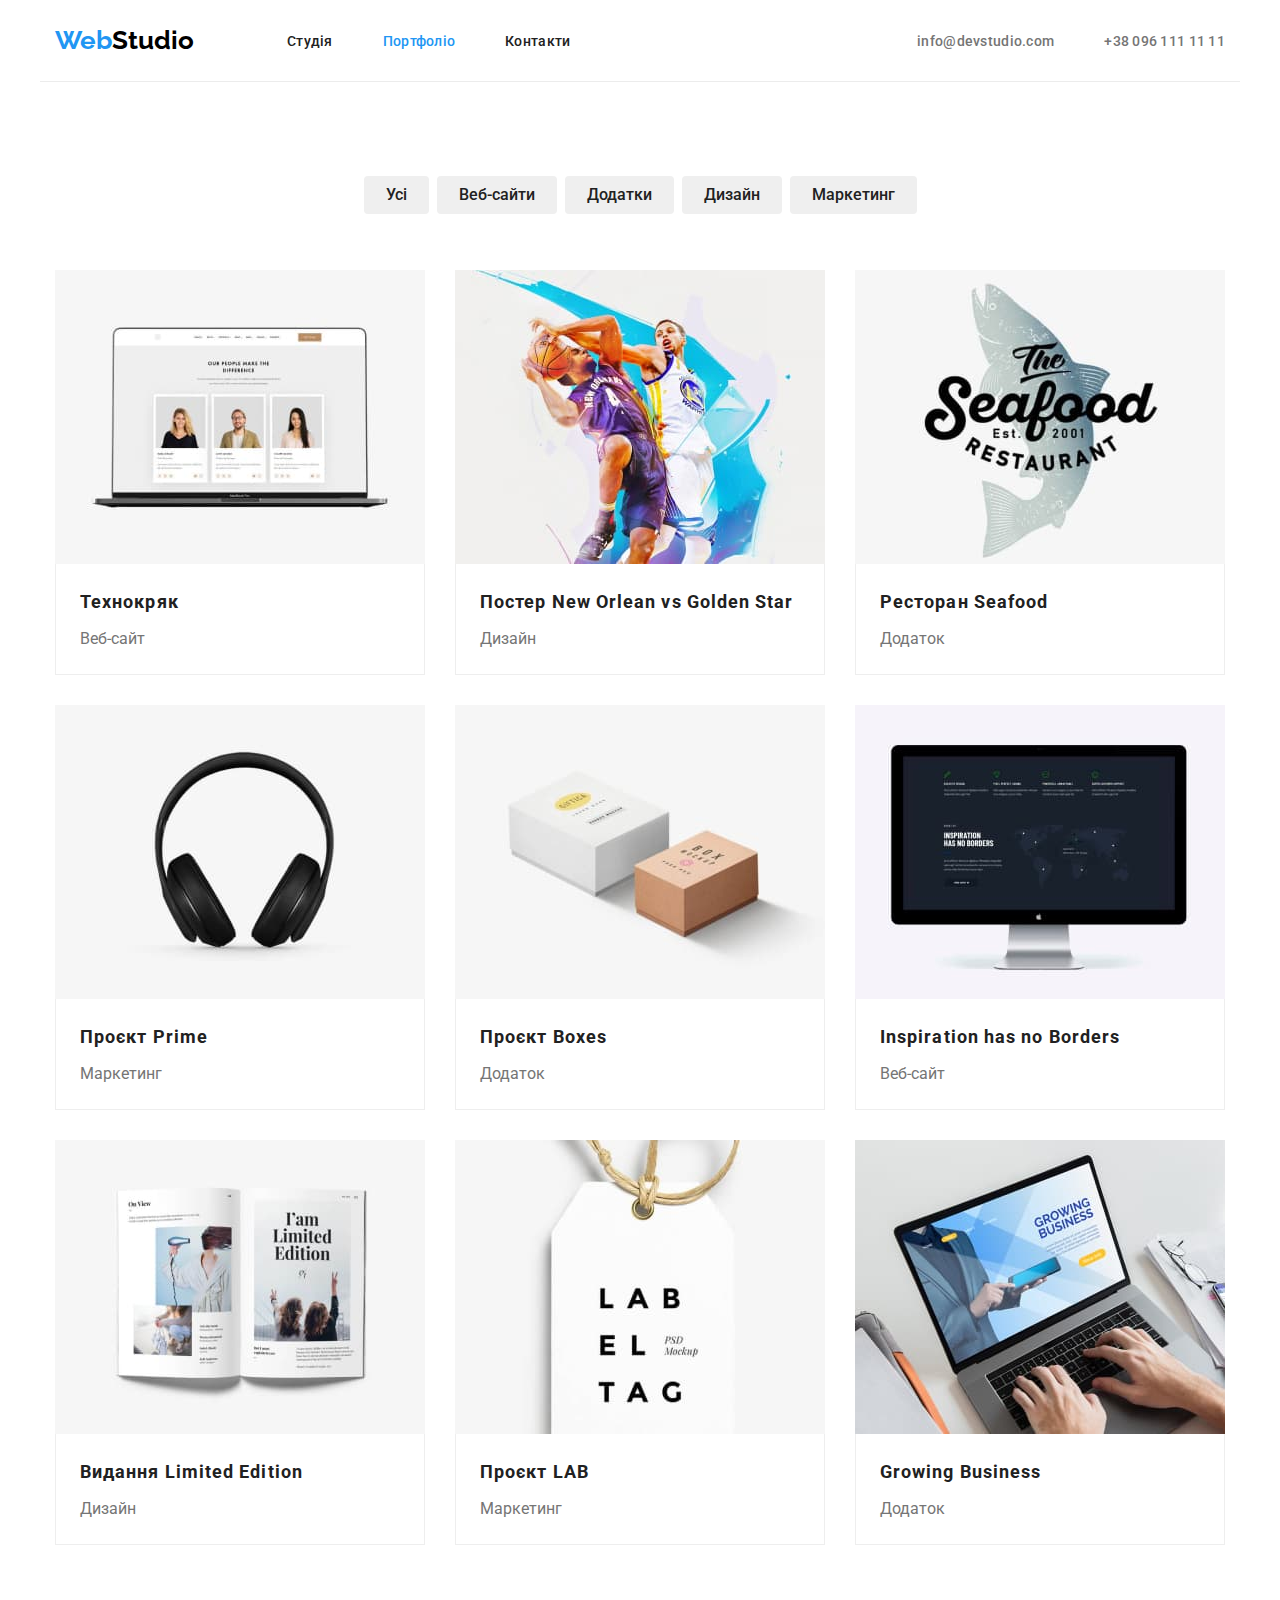
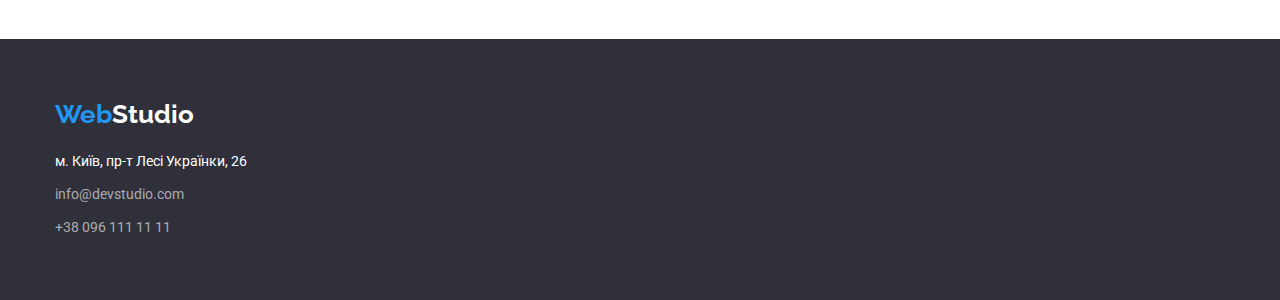
==== portfolio.html @ 81a7fde9 "primary repository files creation" ====
<!DOCTYPE html>
<html lang="uk">
  <head>
    <meta charset="UTF-8" />
    <meta http-equiv="X-UA-Compatible" content="IE=edge" />
    <meta name="viewport" content="width=device-width, initial-scale=1.0" />
    <link rel="preconnect" href="https://fonts.googleapis.com" />
    <link rel="preconnect" href="https://fonts.gstatic.com" crossorigin />
    <link
      href="https://fonts.googleapis.com/css2?family=Raleway:wght@700&family=Roboto:wght@400;500;700;900&display=swap"
      rel="stylesheet"
    />
    <link
      rel="stylesheet"
      href="https://cdnjs.cloudflare.com/ajax/libs/modern-normalize/1.1.0/modern-normalize.min.css"
    />
    <link rel="stylesheet" href="./css/styles.css" />
    <title>Portfolio</title>
  </head>
  <body>
    <!-- Header -->
    <header class="header">
      <div class="container header-container">
        <nav class="site-nav">
          <a class="logo link" href="./" lang="en"><span class="logo-accent">Web</span>Studio</a>
          <ul class="list nav-list">
            <li class="nav-item"><a class="link" href="./index.html">Студія</a></li>
            <li class="nav-item"><a class="link link-current" href="./portfolio.html">Портфоліо</a></li>
            <li class="nav-item"><a class="link" href="">Контакти</a></li>
          </ul>
        </nav>
        <ul class="list header-contacts">
          <li class="contact-item">
            <a class="link" href="mailto:info@devstudio.com">info@devstudio.com</a>
          </li>
          <li class="contact-item">
            <a class="link" href="tel:+380961111111">+38 096 111 11 11</a>
          </li>
        </ul>
      </div>
    </header>
    <main>
      <!-- Portfolio -->
    <section class="portfolio section">
      <div class="container">
        <h1 class="section-title visually-hidden">Портфоліо</h1>
        <ul class="filter-list list">
          <li class="filter-item"><button class="filter-btn btn" type="button">Усі</button></li>
          <li class="filter-item">
            <button class="filter-btn btn" type="button">Веб-сайти</button>
          </li>
          <li class="filter-item"><button class="filter-btn btn" type="button">Додатки</button></li>
          <li class="filter-item"><button class="filter-btn btn" type="button">Дизайн</button></li>
          <li class="filter-item">
            <button class="filter-btn btn" type="button">Маркетинг</button>
          </li>
        </ul>
        <ul class="list portfolio-examples">
          <li class="portfolio-item">
            <a class="link" href="">
              <img src="./images/portfolio1.jpg" alt="portfolio-example" width="370" height="294" />
              <div class="example-description">
                <h2 class="example-name">Технокряк</h2>
                <p class="example-class">Веб-сайт</p>
              </div>
            </a>
          </li>
          <li class="portfolio-item">
            <a class="link" href="">
              <img src="./images/portfolio2.jpg" alt="portfolio-example" width="370" height="294" />
              <div class="example-description">
                <h2 class="example-name">Постер New Orlean vs Golden Star</h2>
                <p class="example-class">Дизайн</p>
              </div>
            </a>
          </li>
          <li class="portfolio-item">
            <a class="link" href="">
              <img src="./images/portfolio3.jpg" alt="portfolio-example" width="370" height="294" />
              <div class="example-description">
                <h2 class="example-name">Ресторан Seafood</h2>
                <p class="example-class">Додаток</p>
              </div>
            </a>
          </li>
          <li class="portfolio-item">
            <a class="link" href="">
              <img src="./images/portfolio4.jpg" alt="portfolio-example" width="370" height="294" />
              <div class="example-description">
                <h2 class="example-name">Проєкт Prime</h2>
                <p class="example-class">Маркетинг</p>
              </div>
            </a>
          </li>
          <li class="portfolio-item">
            <a class="link" href="">
              <img src="./images/portfolio5.jpg" alt="portfolio-example" width="370" height="294" />
              <div class="example-description">
                <h2 class="example-name">Проєкт Boxes</h2>
                <p class="example-class">Додаток</p>
              </div>
            </a>
          </li>
          <li class="portfolio-item">
            <a class="link" href="">
              <img src="./images/portfolio6.jpg" alt="portfolio-example" width="370" height="294" />
              <div class="example-description">
                <h2 class="example-name">Inspiration has no Borders</h2>
                <p class="example-class">Веб-сайт</p>
              </div>
            </a>
          </li>
          <li class="portfolio-item">
            <a class="link" href="">
              <img src="./images/portfolio7.jpg" alt="portfolio-example" width="370" height="294" />
              <div class="example-description">
                <h2 class="example-name">Видання Limited Edition</h2>
                <p class="example-class">Дизайн</p>
              </div>
            </a>
          </li>
          <li class="portfolio-item">
            <a class="link" href="">
              <img src="./images/portfolio8.jpg" alt="portfolio-example" width="370" height="294" />
              <div class="example-description">
                <h2 class="example-name">Проєкт LAB</h2>
                <p class="example-class">Маркетинг</p>
              </div>
            </a>
          </li>
          <li class="portfolio-item">
            <a class="link" href="">
              <img src="./images/portfolio9.jpg" alt="portfolio-example" width="370" height="294" />
              <div class="example-description">
                <h2 class="example-name">Growing Business</h2>
                <p class="example-class">Додаток</p>
              </div>
            </a>
          </li>
        </ul>
      </div>
    </main>
    </section>
    <!-- Footer -->
    <footer class="footer">
      <div class="container">
        <a class="link logo logo-footer" href="./" lang="en"
          ><span class="logo-accent">Web</span>Studio</a
        >
        <address>
          <ul class="list footer-list">
            <li class="footer-item">
              <a
                class="link our-address"
                href="https://goo.gl/maps/tJKo2RhC8Hp1i2VQ6"
                target="_blank"
                rel="noopener, noreferrer, nofollow"
              >
                м. Київ, пр-т Лесі Українки, 26</a
              >
            </li>
            <li class="footer-item">
              <a class="link" href="mailto:info@devstudio.com">info@devstudio.com</a>
            </li>
            <li class="footer-item">
              <a class="link" href="tel:+380961111111">+38 096 111 11 11</a>
            </li>
          </ul>
        </address>
      </div>
    </footer>
  </body>
</html>
---- css/styles.css ----
/* General */

:root {
  --primary-text-color: #212121;
  --secondary-text-color: #757575;
  --accent-color: #2196f3;
  --primary-button-color: #ffffff;
}

body {
  font-family: 'Roboto', sans-serif;
  font-size: 16px;
  line-height: 1.19;
}
.container {
  width: 1200px;
  margin: 0 auto;
  padding: 0 15px;
}

.section {
  padding: 94px 0;
}

h1,
h2,
h3,
h4,
h5,
h6,
p,
ul {
  padding: 0;
  margin: 0;
}

.list {
  list-style: none;
}

.link {
  text-decoration: none;
  color: rgba(255, 255, 255, 0.6);
}

.btn {
  cursor: pointer;
  font-family: inherit;
}

.section-title {
  margin-bottom: 50px;

  font-size: 36px;
  line-height: 1.17;
  color: var(--primary-text-color);
  text-align: center;
}

.visually-hidden {
  position: absolute;
  width: 1px;
  height: 1px;
  margin: -1px;
  border: 0;
  padding: 0;
  white-space: nowrap;
  clip-path: inset(100%);
  clip: rect(0 0 0 0);
  overflow: hidden;
}

/* Header */

.header-container {
  display: flex;
  align-items: center;
  padding: 0 15px;
  border-bottom: 1px solid #ececec;
}

.site-nav {
  display: flex;
  align-items: center;
}

.nav-list {
  display: flex;
}

.logo {
  padding: 25px 0;
  margin-right: 93px;

  font-family: 'Raleway', sans-serif;
  font-weight: 700;
  font-size: 26px;
  color: #000000;
}

.logo-accent {
  color: var(--accent-color);
}

.our-address {
  color: var(--primary-button-color);
}

.team {
  background-color: #f5f4fa;
}

.nav-list .link {
  padding: 32px 0;

  font-weight: 500;
  font-size: 14px;
  line-height: 1.14;
  letter-spacing: 0.02em;
  color: var(--primary-text-color);
}

.nav-item:not(:last-child) {
  margin-right: 50px;
}

.nav-list .link-current {
  color: var(--accent-color);
}

.nav-list .link:hover,
.nav-list .link:focus,
.header-contacts .link:hover,
.header-contacts .link:focus,
.footer-list .link:hover,
.footer-list .link:focus {
  color: var(--accent-color);
}

.header-contacts {
  display: flex;
  margin-left: auto;
}

.header-contacts .link {
  padding: 32px 0;

  font-weight: 500;
  font-size: 14px;
  line-height: 1.14;
  letter-spacing: 0.02em;
  color: var(--secondary-text-color);
}

.contact-item:not(:last-child) {
  margin-right: 50px;
}

/* Footer */

.footer .container {
  padding: 0 15px;
}

.footer {
  background-color: #2f303a;
  padding: 60px 0;
}

.logo-footer {
  display: inline-block;
  margin-bottom: 20px;
  margin-right: 0px;
  padding: 0;

  color: var(--primary-button-color);
}

.footer address {
  font-style: inherit;
  font-size: 14px;
  line-height: 1.71;
}

.footer-item:not(:last-child) {
  margin-bottom: 9px;
}

/* Hero */

.hero {
  padding: 200px 0;
}

.hero-container {
  padding: 0 15px;
  margin: 0 auto;
}

.hero-btn {
  display: block;
  padding: 10px 32px;
  margin: 30px auto 0;
  
  font-weight: 700;
  line-height: 1.88;
  font-size: 16px;
  text-align: center;
  letter-spacing: 0.06em;
  box-shadow: 0px 4px 4px rgba(0, 0, 0, 0.15);
  color: var(--primary-button-color);
  background-color: var(--accent-color);
  border: none;
}

.hero {
  background-color: #2f303a;
}

.hero-title {
  max-width: 700px;
  margin: 0 auto;

  font-weight: 900;
  font-size: 44px;
  line-height: 1.36;
  text-align: center;
  letter-spacing: 0.06em;
  color: var(--primary-button-color);
}

/* Features */

.features {
  padding-bottom: 0;
}

.features-list {
  display: flex;
}

.features-list .title {
  font-weight: 700;
  font-size: 14px;
  line-height: 1.14;
  text-transform: uppercase;
}

.features-info {
  margin-top: 10px;
  font-size: 14px;
  line-height: 1.71;
  color: var(--secondary-text-color);
}

.features-item:not(:last-child) {
  margin-right: 30px;
}

/* Specialization */

.specialization-list {
  display: flex;
}

.specialization-img:not(:last-child) {
  margin-right: 30px;
}

.specialization-img img {
  display: block;
  max-width: 100%;
  height: auto;
}

/* Team */

.team-section {
  background-color: #f5f4fa;
}

.team-list {
  display: flex;
}

.team-item {
  background-color: #FFFFFF;
  box-shadow: 0px 1px 3px rgba(0, 0, 0, 0.12), 0px 1px 1px rgba(0, 0, 0, 0.14), 0px 2px 1px rgba(0, 0, 0, 0.2);
  border-radius: 0px 0px 4px 4px;
}

.team-item img {
  display: block;
  max-width: 100%;
  height: auto;
}

.team-item:not(:last-child) {
  margin-right: 30px;
}

.teammate-info {
  padding: 30px 0;
}

.teammate-name {
  font-size: 16px;
  line-height: 1.17;
  font-weight: 500;
  text-align: center;
}

.teammate-position {
  margin-top: 10px;
  text-align: center;
  color: var(--secondary-text-color);
}

/* Portfolio */

.filter-list {
  display: flex;
  justify-content: center;
  margin-bottom: 56px;
}

.filter-btn {
  padding: 6px 22px;
  font-weight: 500;
  font-size: 16px;
  line-height: 1.63;
  text-align: center;
  border-radius: 4px;
  border: none;
  color: var(--primary-text-color);
}

.filter-item:not(:last-child) {
  margin-right: 8px;
}

.filter-btn:hover,
.filter-btn:focus {
  color: var(--primary-button-color);
  background-color: var(--accent-color);
}

.portfolio-item .link img {
  display: block;
  width: 100%;
  height: auto;
}

.portfolio-examples {
  display: flex;
  flex-wrap: wrap;
}

.portfolio-item:not(:nth-child(3n)) {
  margin-right: 30px;
}

.portfolio-item:nth-child(n + 4) {
  margin-top: 30px;
}

.example-description {
  padding: 20px 24px;
  border: 1px solid #eeeeee;
  border-top: 0;
}

.example-name {
  font-weight: 700;
  font-size: 18px;
  line-height: 2;
  letter-spacing: 0.06em;
  color: var(--primary-text-color);
}

.example-class {
  margin-top: 4px;
  line-height: 1.88;
  color: var(--secondary-text-color);
}
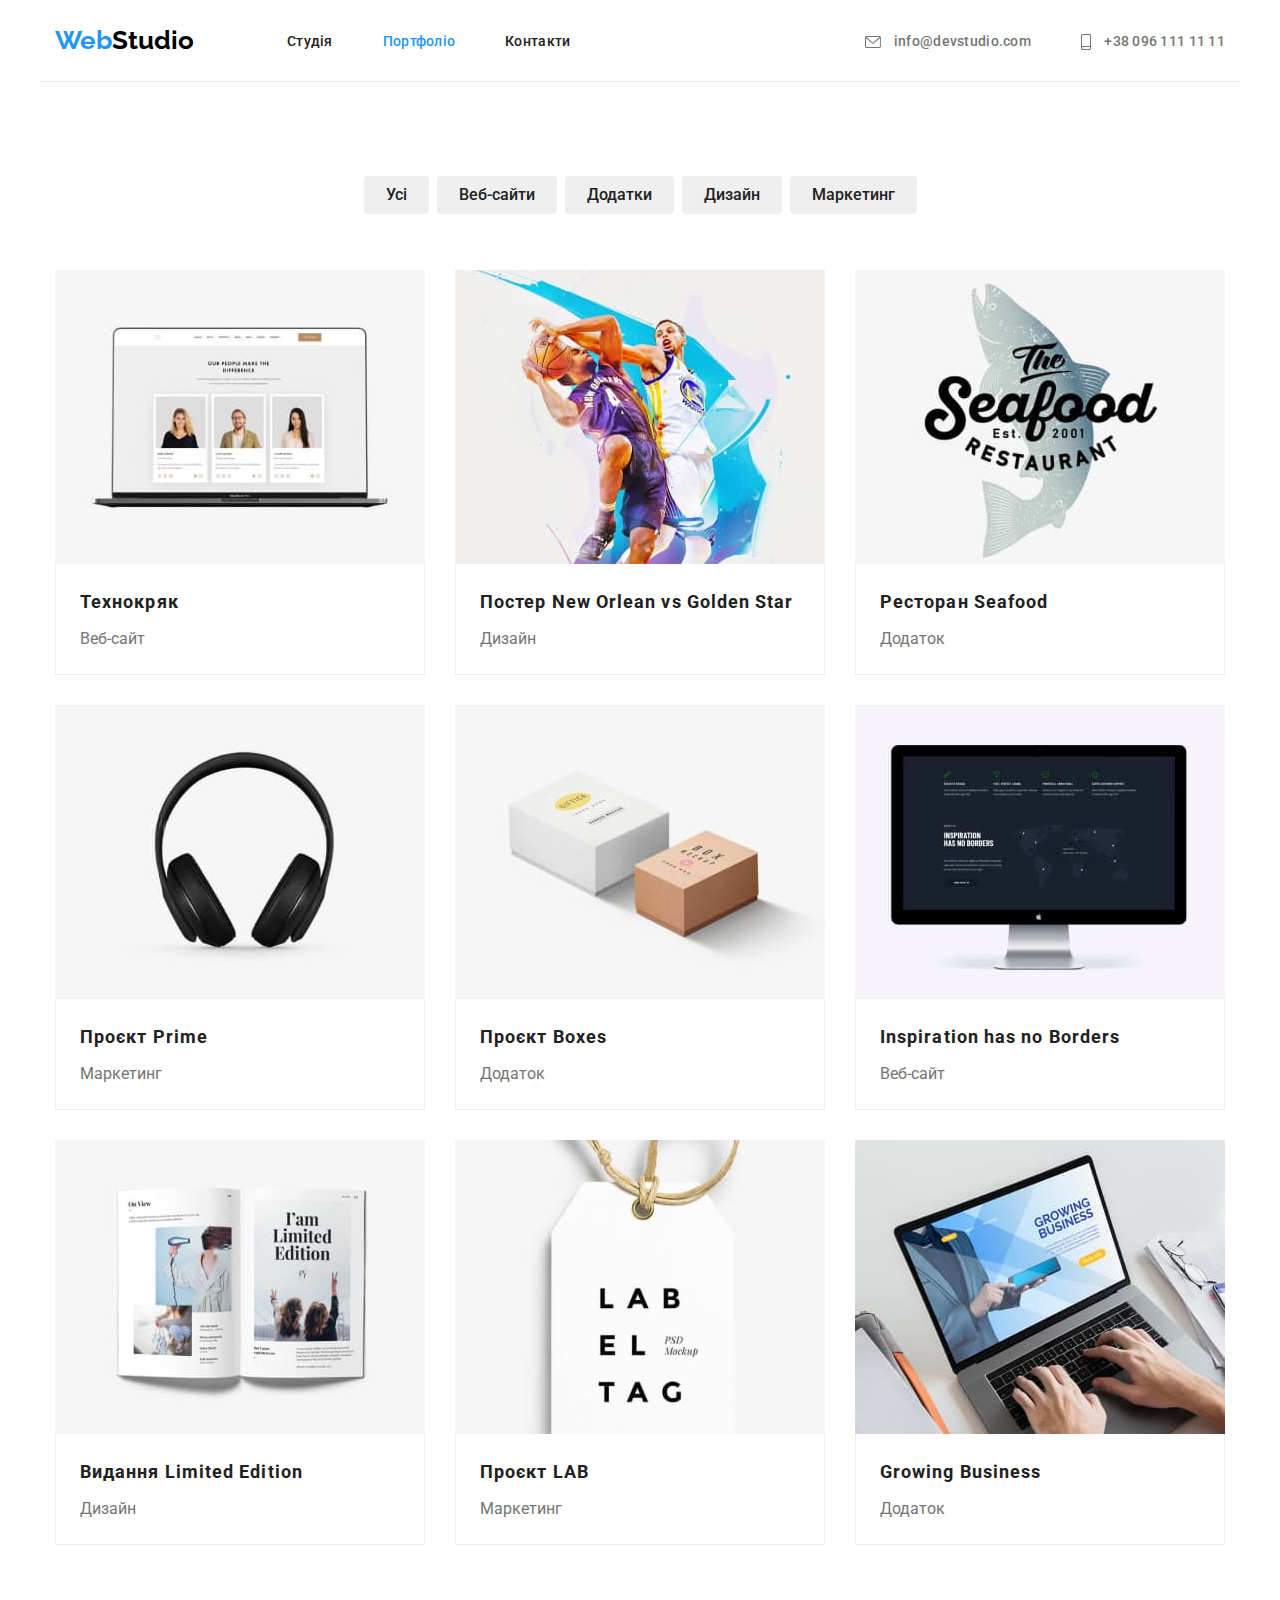
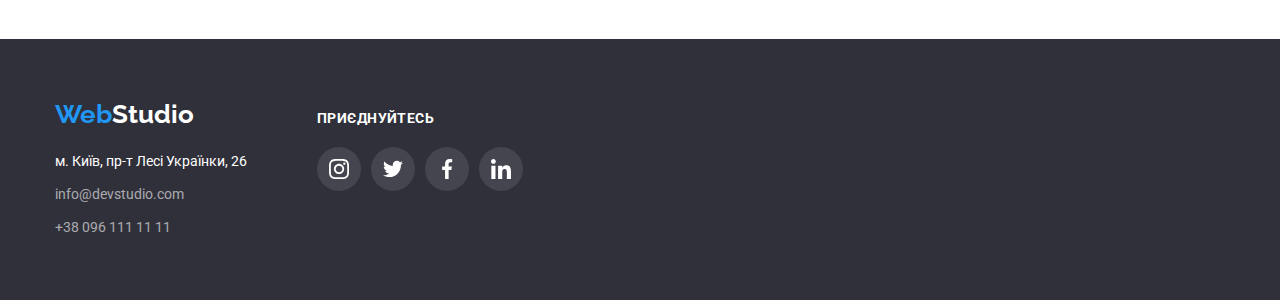
==== commit 590232a6: "main hw4 changes" ====
--- a/portfolio.html
+++ b/portfolio.html
@@ -31,10 +31,18 @@
         </nav>
         <ul class="list header-contacts">
           <li class="contact-item">
-            <a class="link" href="mailto:info@devstudio.com">info@devstudio.com</a>
+            <a class="link" href="mailto:info@devstudio.com">
+              <svg class="contacts-img" width="16" height="12">
+                <use href="./images/icons.svg#icon-envelope"></use>
+              </svg>
+              info@devstudio.com</a>
           </li>
           <li class="contact-item">
-            <a class="link" href="tel:+380961111111">+38 096 111 11 11</a>
+            <a class="link" href="tel:+380961111111">
+              <svg class="contacts-img" width="10" height="16">
+                <use href="./images/icons.svg#icon-smartphone"></use>
+              </svg>
+              +38 096 111 11 11</a>
           </li>
         </ul>
       </div>
@@ -143,8 +151,9 @@
     </section>
     <!-- Footer -->
     <footer class="footer">
-      <div class="container">
-        <a class="link logo logo-footer" href="./" lang="en"
+      <div class="container footer-container">
+        <div>
+          <a class="link logo logo-footer" href="./" lang="en"
           ><span class="logo-accent">Web</span>Studio</a
         >
         <address>
@@ -167,6 +176,32 @@
             </li>
           </ul>
         </address>
+        </div>
+        <div class="footer-socials">
+          <h3 class="title socials-title">Приєднуйтесь</h3>
+          <ul class="social-icons list">
+            <li class="social-item"><a href="" class="social-link link">
+              <svg class="social-icon" width="20" height="20">
+                <use href="./images/icons.svg#icon-instagram"></use>
+              </svg>
+            </a></li>
+            <li class="social-item"><a href="" class="social-link link">
+              <svg class="social-icon" width="20" height="20">
+                <use href="./images/icons.svg#icon-twitter"></use>
+              </svg>
+            </a></li>
+            <li class="social-item"><a href="" class="social-link link">
+              <svg class="social-icon" width="20" height="20">
+                <use href="./images/icons.svg#icon-facebook"></use>
+              </svg>
+            </a></li>
+            <li class="social-item"><a href="" class="social-link link">
+              <svg class="social-icon" width="20" height="20">
+                <use href="./images/icons.svg#icon-linkedin"></use>
+              </svg>
+            </a></li>
+          </ul>
+        </div>
       </div>
     </footer>
   </body>
--- a/css/styles.css
+++ b/css/styles.css
@@ -5,6 +5,7 @@
   --secondary-text-color: #757575;
   --accent-color: #2196f3;
   --primary-button-color: #ffffff;
+  --main-svg-color: #afb1b8;
 }
 
 body {
@@ -156,6 +157,17 @@
   margin-right: 50px;
 }
 
+.contacts-img {
+  margin-right: 10px;
+  fill: var(--secondary-text-color);
+  vertical-align: middle;
+}
+
+.header-contacts .link:hover .contacts-img,
+.header-contacts .link:focus .contacts-img {
+  fill: var(--accent-color);
+}
+
 /* Footer */
 
 .footer .container {
@@ -163,8 +175,16 @@
 }
 
 .footer {
+  max-width: 1600px;
+  margin-left: auto;
+  margin-right: auto;
+  padding: 60px 0;
+
   background-color: #2f303a;
-  padding: 60px 0;
+}
+
+.footer-container {
+  display: flex;
 }
 
 .logo-footer {
@@ -186,6 +206,59 @@
   margin-bottom: 9px;
 }
 
+.footer-socials {
+  padding-top: 12px;
+  margin-left: 70px;
+}
+
+.footer-socials .socials-title {
+  text-transform: uppercase;
+  color: var(--primary-button-color);
+  font-size: 14px;
+  line-height: 1.14;
+  letter-spacing: 0.03em;
+}
+
+.footer-socials .social-icons {
+  display: flex;
+  justify-content: center;
+  margin-top: 20px;
+}
+
+.footer-socials .social-item {
+  width: 44px;
+  height: 44px;
+  margin-right: 10px;
+}
+
+.footer-socials .social-item:last-child {
+  margin-right: 0;
+}
+
+.footer-socials .social-link {
+  width: 100%;
+  height: 100%;
+  display: flex;
+  align-items: center;
+  justify-content: center;
+  border-radius: 50%;
+  background-color: rgba(255, 255, 255, 0.1);
+  color: var(--primary-button-color);
+}
+
+.footer-socials .social-icon {
+  fill: var(--primary-button-color);
+}
+
+.footer-socials .social-link:hover,
+.footer-socials .social-link:focus {
+  background-color: var(--accent-color);
+}
+
+.footer-socials .social-link:hover .social-icon .footer-socials .social-link:focus .social-icon {
+  fill: currentColor;
+}
+
 /* Hero */
 
 .hero {
@@ -201,7 +274,7 @@
   display: block;
   padding: 10px 32px;
   margin: 30px auto 0;
-  
+
   font-weight: 700;
   line-height: 1.88;
   font-size: 16px;
@@ -211,10 +284,20 @@
   color: var(--primary-button-color);
   background-color: var(--accent-color);
   border: none;
+  border-radius: 4px;
 }
 
 .hero {
-  background-color: #2f303a;
+  max-width: 1600px;
+  height: 600px;
+  margin-left: auto;
+  margin-right: auto;
+
+  background-color: #c4c4c4;
+  background-image: linear-gradient(to right, rgba(47, 48, 58, 0.4), rgba(47, 48, 58, 0.4)),
+    url(../images/hero.jpg);
+  background-position: center;
+  background-repeat: no-repeat;
 }
 
 .hero-title {
@@ -257,6 +340,18 @@
   margin-right: 30px;
 }
 
+.features-picture {
+  display: flex;
+  justify-content: center;
+  align-items: center;
+  height: 120px;
+  width: 270px;
+  background-color: #f5f4fa;
+  border-radius: 4px;
+  margin-bottom: 20px;
+}
+
+
 /* Specialization */
 
 .specialization-list {
@@ -276,6 +371,9 @@
 /* Team */
 
 .team-section {
+  max-width: 1600px;
+  margin-left: auto;
+  margin-right: auto;
   background-color: #f5f4fa;
 }
 
@@ -284,8 +382,9 @@
 }
 
 .team-item {
-  background-color: #FFFFFF;
-  box-shadow: 0px 1px 3px rgba(0, 0, 0, 0.12), 0px 1px 1px rgba(0, 0, 0, 0.14), 0px 2px 1px rgba(0, 0, 0, 0.2);
+  background-color: #ffffff;
+  box-shadow: 0px 1px 3px rgba(0, 0, 0, 0.12), 0px 1px 1px rgba(0, 0, 0, 0.14),
+    0px 2px 1px rgba(0, 0, 0, 0.2);
   border-radius: 0px 0px 4px 4px;
 }
 
@@ -300,7 +399,7 @@
 }
 
 .teammate-info {
-  padding: 30px 0;
+  padding: 30px 32px;
 }
 
 .teammate-name {
@@ -314,6 +413,88 @@
   margin-top: 10px;
   text-align: center;
   color: var(--secondary-text-color);
+}
+
+.teammate-info .social-icons {
+  display: flex;
+  justify-content: center;
+  margin-top: 16px;
+}
+
+.teammate-info .social-item {
+  width: 44px;
+  height: 44px;
+  margin-right: 10px;
+}
+
+.teammate-info .social-item:last-child {
+  margin-right: 0;
+}
+
+.teammate-info .social-link {
+  width: 100%;
+  height: 100%;
+  display: flex;
+  align-items: center;
+  justify-content: center;
+  border-radius: 50%;
+  background-color: inherit;
+  color: var(--primary-button-color);
+}
+
+.teammate-info .social-icon {
+  fill: var(--main-svg-color);
+}
+
+.teammate-info .social-link:hover,
+.teammate-info .social-link:focus {
+  background-color: var(--accent-color);
+}
+
+.teammate-info .social-link:hover .social-icon,
+.teammate-info .social-link:focus .social-icon {
+  fill: var(--primary-button-color);
+}
+
+/* Clients */
+
+.client-list {
+  display: flex;
+}
+
+.client-item {
+  width: 170px;
+  height: 92px;
+}
+
+.client-item:not(:last-child) {
+  margin-right: 30px;
+}
+
+.client-link {
+  width: 100%;
+  height: 100%;
+  display: flex;
+  align-items: center;
+  justify-content: center;
+  padding: 16px 32px;
+  border: 1px solid #afb1b8;
+  border-radius: 4px;
+  background-color: inherit;
+}
+
+.client-icon {
+  fill: var(--main-svg-color);
+}
+
+.client-link:hover,
+.client-link:focus {
+  border-color: var(--accent-color);
+}
+
+.client-link:hover .client-icon,
+.client-link:focus .client-icon {
+  fill: var(--accent-color);
 }
 
 /* Portfolio */
@@ -343,6 +524,14 @@
 .filter-btn:focus {
   color: var(--primary-button-color);
   background-color: var(--accent-color);
+  box-shadow: 0px 3px 1px rgba(0, 0, 0, 0.1), 0px 1px 2px rgba(0, 0, 0, 0.08),
+    0px 2px 2px rgba(0, 0, 0, 0.12);
+}
+
+.portfolio-item:hover,
+.portfolio-item:focus {
+  box-shadow: 0px 1px 1px rgba(0, 0, 0, 0.12), 0px 4px 4px rgba(0, 0, 0, 0.06),
+    1px 4px 6px rgba(0, 0, 0, 0.16);
 }
 
 .portfolio-item .link img {
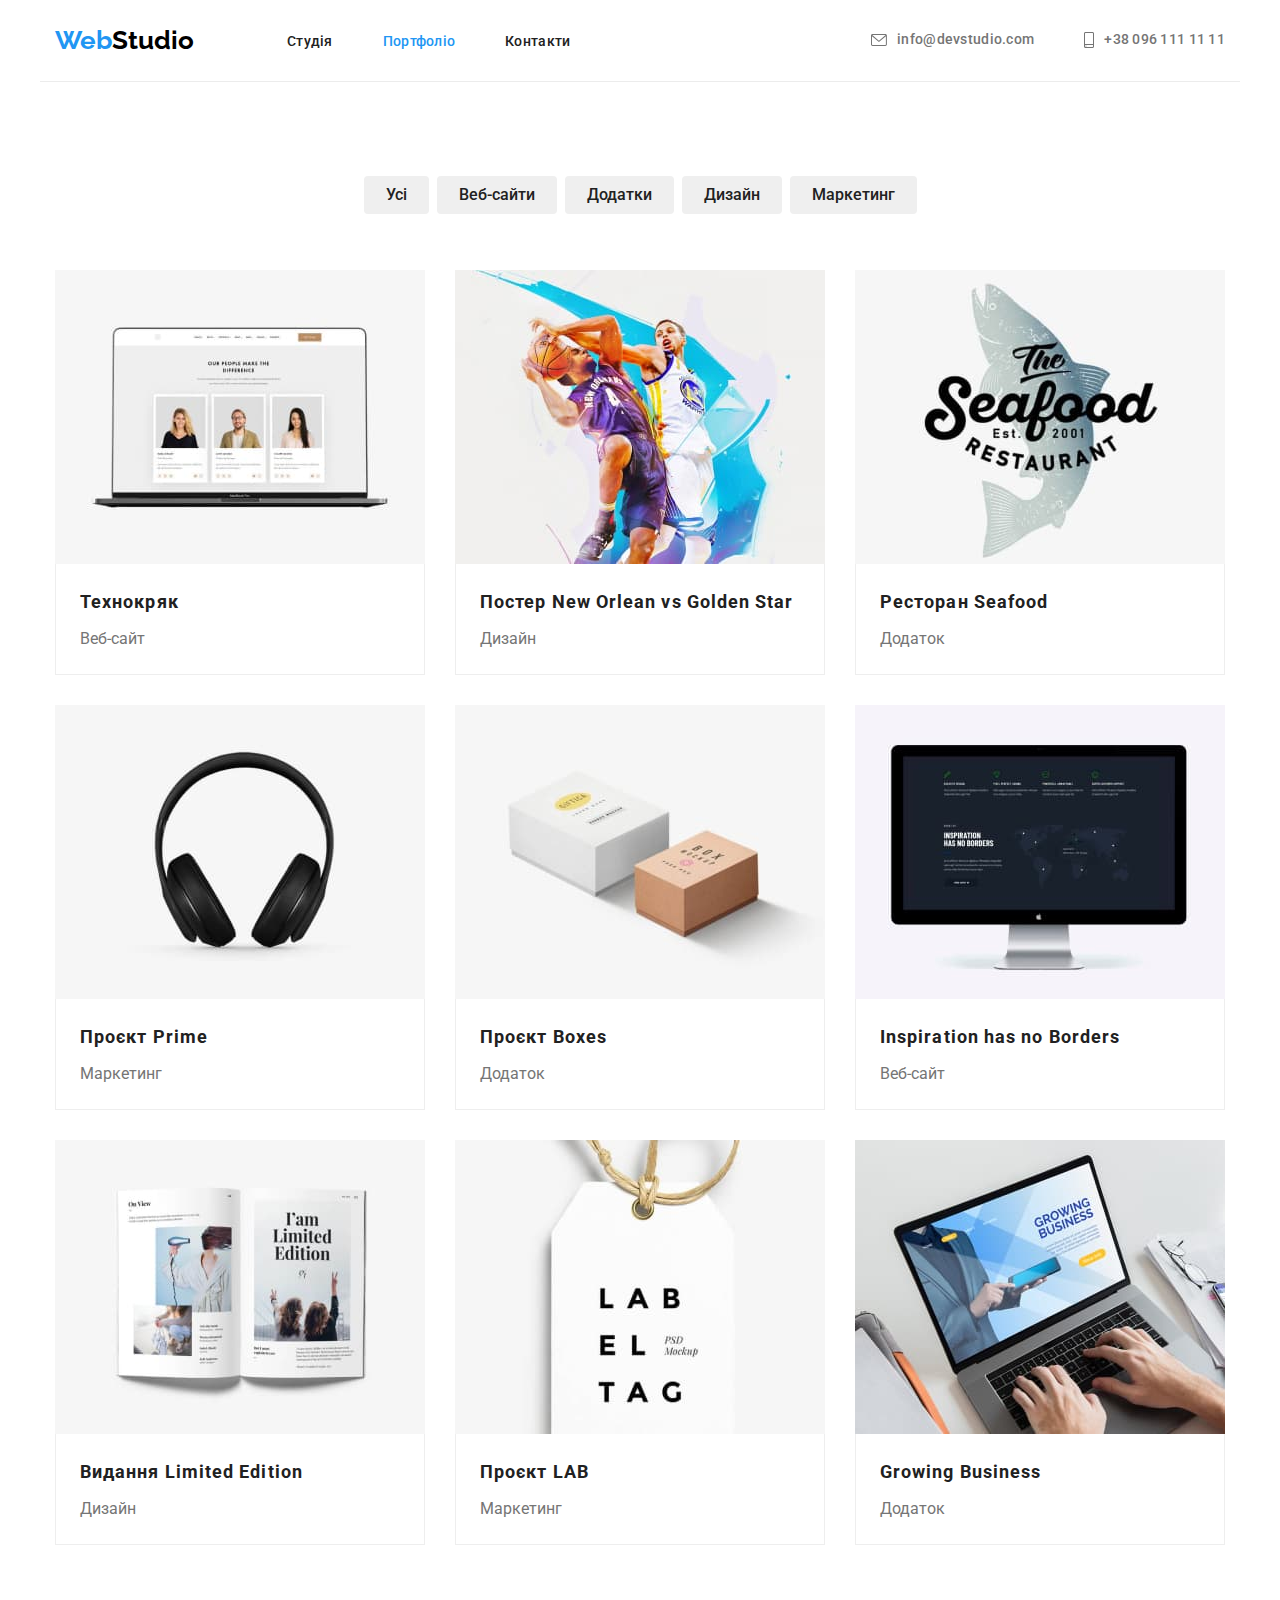
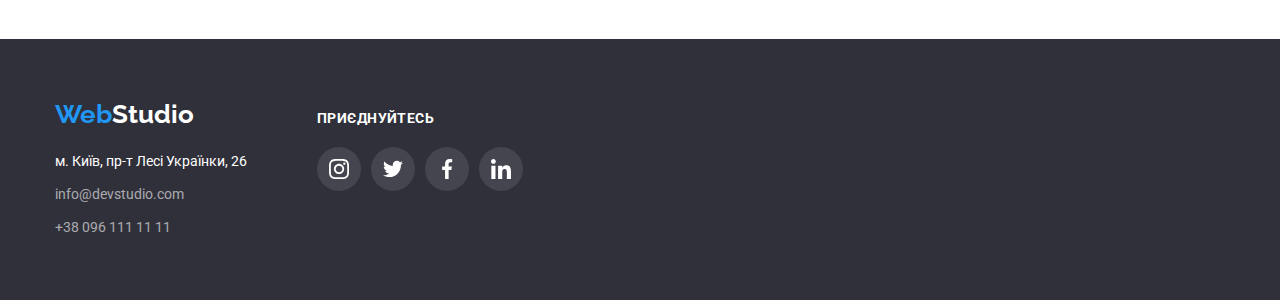
==== commit 38dac9a3: "fixed header icons" ====
--- a/portfolio.html
+++ b/portfolio.html
@@ -31,18 +31,20 @@
         </nav>
         <ul class="list header-contacts">
           <li class="contact-item">
-            <a class="link" href="mailto:info@devstudio.com">
+            <a class="link contact-link" href="mailto:info@devstudio.com">
               <svg class="contacts-img" width="16" height="12">
                 <use href="./images/icons.svg#icon-envelope"></use>
               </svg>
-              info@devstudio.com</a>
+              info@devstudio.com</a
+            >
           </li>
           <li class="contact-item">
-            <a class="link" href="tel:+380961111111">
+            <a class="link contact-link" href="tel:+380961111111">
               <svg class="contacts-img" width="10" height="16">
                 <use href="./images/icons.svg#icon-smartphone"></use>
               </svg>
-              +38 096 111 11 11</a>
+              +38 096 111 11 11</a
+            >
           </li>
         </ul>
       </div>
--- a/css/styles.css
+++ b/css/styles.css
@@ -153,6 +153,12 @@
   color: var(--secondary-text-color);
 }
 
+.contact-link {
+  display: flex;
+  align-items: center;
+  justify-content: center;
+}
+
 .contact-item:not(:last-child) {
   margin-right: 50px;
 }
@@ -160,7 +166,6 @@
 .contacts-img {
   margin-right: 10px;
   fill: var(--secondary-text-color);
-  vertical-align: middle;
 }
 
 .header-contacts .link:hover .contacts-img,
